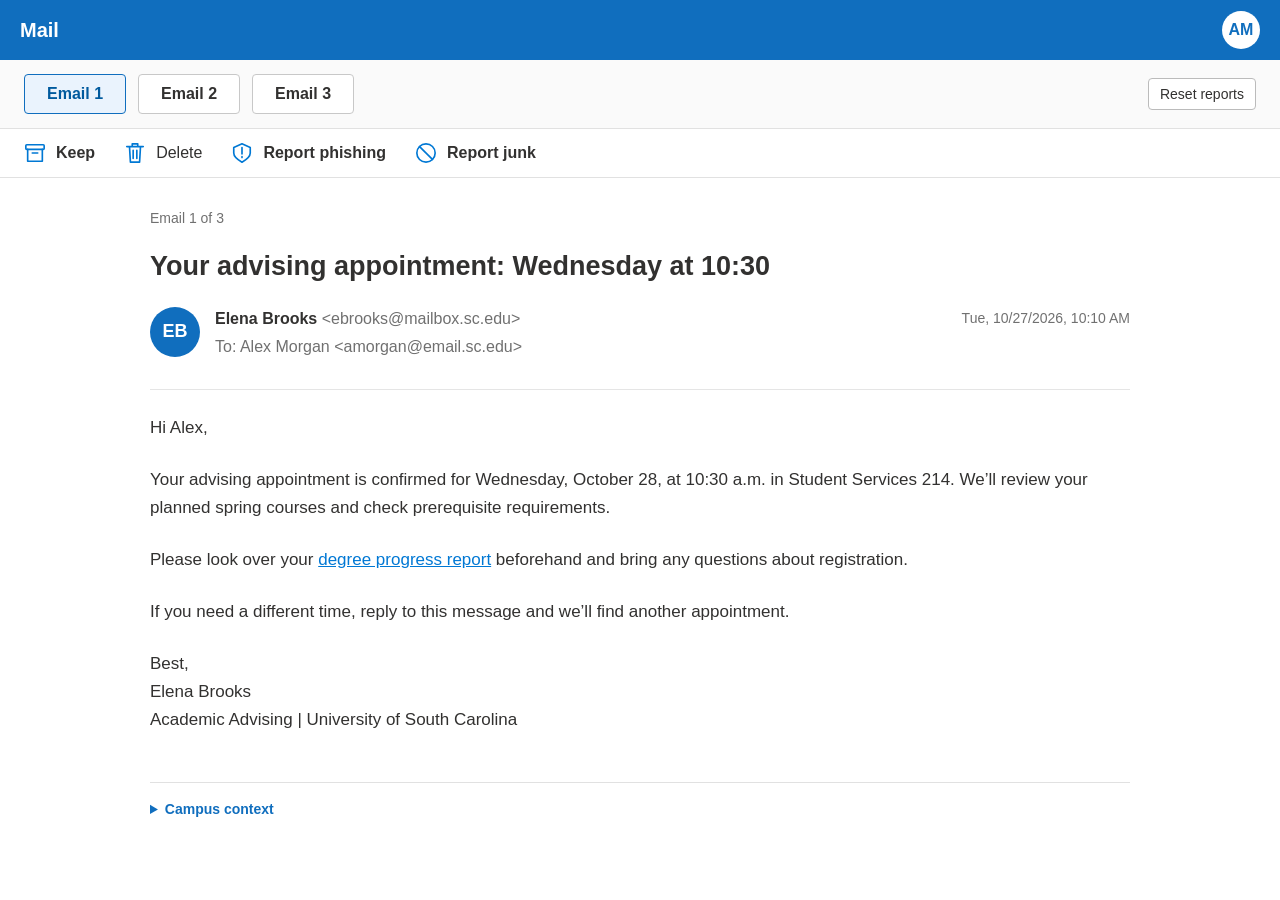
==== email-01.html @ 6fa3e7a5 "Add files via upload" ====
<!DOCTYPE html>
<html lang="en"><head><meta charset="UTF-8"><meta name="viewport" content="width=device-width, initial-scale=1.0"><meta name="description" content="A three-email fictional mail exercise."><title>Email 1 | Student Mail</title><link rel="stylesheet" href="styles.css"></head>
<body class="three-email-exercise">
<svg class="icon-definitions" xmlns="http://www.w3.org/2000/svg" aria-hidden="true"><defs>
  <symbol id="mail" viewBox="0 0 24 24"><rect x="2" y="5" width="20" height="15" rx="2"/><path d="m3 7 9 6 9-6"/></symbol>
  <symbol id="search-icon" viewBox="0 0 24 24"><circle cx="10" cy="10" r="7"/><path d="m15 15 6 6"/></symbol>
  <symbol id="delete" viewBox="0 0 24 24"><path d="M3 5h18M9 5V2h6v3M6 5l1 17h10l1-17M10 9v9M14 9v9"/></symbol>
  <symbol id="archive" viewBox="0 0 24 24"><path d="M4 8v13h16V8M9 12h6"/><rect x="2" y="3" width="20" height="5" rx="1"/></symbol>
  <symbol id="shield" viewBox="0 0 24 24"><path d="m12 2 9 4v6c0 5-9 10-9 10S3 17 3 12V6zM12 6v7M12 16v1"/></symbol>
  <symbol id="junk" viewBox="0 0 24 24"><circle cx="12" cy="12" r="10"/><path d="m5 5 14 14"/></symbol>
  <symbol id="sweep" viewBox="0 0 24 24"><path d="m14 2 8 8-8 8-8-8zM2 14l6-6M1 20l7-7M8 23l5-5"/></symbol>
  <symbol id="folder" viewBox="0 0 24 24"><path d="M2 5h8l2 3h10v13H2zM8 14h9m-3-3 3 3-3 3"/></symbol>
  <symbol id="reply" viewBox="0 0 24 24"><path d="m10 3-8 7 8 7M3 10h10c6 0 8 4 8 10"/></symbol>
  <symbol id="reply-all" viewBox="0 0 24 24"><path d="m8 3-7 7 7 7m6-14-7 7 7 7M8 10h6c5 0 8 4 8 10"/></symbol>
  <symbol id="forward" viewBox="0 0 24 24"><path d="m14 3 8 7-8 7M21 10H11c-6 0-8 4-8 10"/></symbol>
  <symbol id="tag" viewBox="0 0 24 24"><path d="M2 2h10l10 10-10 10L2 12z"/><circle cx="7" cy="7" r="1"/></symbol>
</defs></svg>
<header class="topbar"><span class="app-name">Mail</span><div class="profile" aria-label="Alex Morgan">AM</div></header>
<nav class="trial-navigation" aria-label="Choose an email">
<a href="email-01.html" data-email-number="1" aria-current="page">Email 1</a>
<a href="email-02.html" data-email-number="2">Email 2</a>
<a href="email-03.html" data-email-number="3">Email 3</a>
<button id="reset-reports" class="reset-reports" type="button">Reset reports</button>
</nav>
<nav class="toolbar" aria-label="Mail actions">
<button id="keep-email" type="button"><svg class="icon" aria-hidden="true"><use href="#archive"/></svg>Keep</button>
<button id="delete-email" type="button"><svg class="icon" aria-hidden="true"><use href="#delete"/></svg>Delete</button>
<button id="report-phishing" type="button"><svg class="icon" aria-hidden="true"><use href="#shield"/></svg>Report phishing</button>
<button id="report-junk" type="button"><svg class="icon" aria-hidden="true"><use href="#junk"/></svg>Report junk</button>
</nav>
<main class="study-layout">
<p id="mail-status" class="sr-only" role="status" aria-live="polite"></p>
<article class="reading-pane" aria-labelledby="email-subject">
<div class="reading-navigation"><span id="message-position"></span></div>
<div id="deleted-banner" class="delete-feedback" role="status" hidden><span>This email is in Deleted Items.</span><button id="restore-email" type="button">Restore to Inbox</button></div>
<div id="keep-banner" class="keep-banner" role="status" hidden><span>Kept in the Keep category.</span><button id="undo-keep" type="button">Undo keep</button></div>
<div id="report-banner" class="report-banner" role="status" hidden><span id="report-confirmation"></span><button id="undo-report" type="button">Undo report</button></div>
<h1 id="email-subject">Email 1</h1>
<header class="email-header" hidden><span class="avatar" aria-hidden="true"></span><div class="email-people"><p><strong></strong> <span class="muted email-address"></span></p><p class="muted recipients"></p></div><time></time></header>
<div class="email-body"><p>Loading email…</p></div>
<noscript>Enable JavaScript to read and categorize these fictional emails.</noscript>
</article>
<details class="workplace-context"><summary>Campus context</summary><p>You are Alex Morgan, a student at the University of South Carolina, enrolled in ITEC 101. The people and messages in this exercise are fictional.</p><p>Campus email formats used here are <strong>@email.sc.edu</strong> for students and <strong>@mailbox.sc.edu</strong> for faculty and staff. Your class uses <strong>blackboard.sc.edu</strong>; student services are available through <strong>my.sc.edu</strong>.</p><p>You have not subscribed to business promotional mailing lists or requested information about textbook rentals.</p></details>
</main><script src="mail.js" defer></script></body></html>
---- styles.css ----
/* Colors and sizing are centralized so this recreation is easy to customize. */
:root { --blue: #106ebe; --link: #0078d4; --selected: #eaf3fd; --border: #e1e1e1; --muted: #707070; --text: #323130; }
* { box-sizing: border-box; }
body { margin: 0; font-family: "Segoe UI", Arial, sans-serif; color: var(--text); background: #fff; font-size: 16px; }
button, input { font: inherit; }
button { color: inherit; cursor: pointer; }
button:focus-visible, input:focus-visible, a:focus-visible { outline: 2px solid var(--link); outline-offset: -3px; }
.icon-definitions { position: absolute; width: 0; height: 0; overflow: hidden; }
.icon { width: 22px; height: 22px; fill: none; stroke: currentColor; stroke-width: 1.8; stroke-linecap: round; stroke-linejoin: round; flex-shrink: 0; }
.sr-only { position: absolute; width: 1px; height: 1px; overflow: hidden; clip-path: inset(50%); white-space: nowrap; }
.topbar { height: 60px; display: flex; align-items: center; justify-content: space-between; gap: 24px; padding: 0 20px; background: var(--blue); color: #fff; }
.app-name { font-size: 20px; font-weight: 600; }
.search-box { display: flex; align-items: center; gap: 14px; background: #ffffff2e; border-radius: 7px; width: 43%; padding: 0 16px; height: 40px; }
.search-box input { width: 100%; min-width: 0; border: 0; background: transparent; color: #fff; outline-offset: 3px; }
.search-box input::placeholder { color: #f1f6fc; opacity: 1; }
.profile { border-radius: 50%; width: 38px; height: 38px; background: #fff; color: var(--blue); display: grid; place-items: center; font-weight: 600; }
.toolbar { height: 39px; display: flex; align-items: stretch; gap: 5px; padding: 0 15px; border-bottom: 1px solid var(--border); overflow-x: auto; white-space: nowrap; }
.toolbar button { display: flex; align-items: center; gap: 10px; border: 0; background: transparent; padding: 0 12px; flex-shrink: 0; }
.toolbar button:hover { background: #f0f0f0; }
.toolbar .icon { color: var(--link); }
.toolbar .new-mail { background: var(--blue); color: #fff; font-weight: 600; padding-inline: 18px; margin-right: 20px; }
.toolbar .new-mail .icon { color: #fff; }
.toolbar .new-mail:hover { background: #005a9e; }
.mail-layout { display: grid; grid-template-columns: 18.5% 28.5% minmax(0, 1fr); height: calc(100dvh - 99px); }
.folders { padding: 15px 10px; background: #fafafa; border-right: 1px solid var(--border); overflow-y: auto; }
ul { list-style: none; padding: 0; margin: 0; }
.folder { width: 100%; display: flex; align-items: center; justify-content: space-between; min-height: 48px; padding: 10px 15px; background: transparent; border: 0; border-radius: 5px; text-align: left; }
.folder:hover { background: #eee; }
.folder.active { background: var(--selected); color: #006fc9; font-weight: 600; }
.folders h2 { font-size: 14px; text-transform: uppercase; color: #666; margin: 20px 15px 10px; font-weight: 600; }
.inbox { min-width: 0; border-right: 1px solid var(--border); overflow-y: auto; }
.inbox-heading { height: 61px; display: flex; justify-content: space-between; align-items: center; padding: 0 20px; border-bottom: 1px solid var(--border); }
.inbox-heading h1 { margin: 0; font-size: 22px; font-weight: 600; }
.inbox-heading button { border: 0; background: none; color: #666; padding: 8px 0 8px 12px; }
.message { min-height: 101px; display: flex; gap: 15px; padding: 16px 20px 15px 24px; border-bottom: 1px solid #ebebeb; }
.message.selected { background: var(--selected); border-left: 3px solid var(--blue); padding-left: 21px; }
.avatar { width: 45px; height: 45px; display: grid; place-items: center; border-radius: 50%; font-weight: 600; color: #fff; flex-shrink: 0; }
.blue { background: #106ebe; } .amber { background: #914c00; } .green { background: #28734f; } .purple { background: #7041a6; } .red { background: #af242d; }
.message-info { min-width: 0; flex: 1; }
.message-top { display: flex; align-items: baseline; justify-content: space-between; gap: 10px; margin: 0 0 3px; }
.sender { overflow: hidden; text-overflow: ellipsis; white-space: nowrap; }
time, .message-time { font-size: 14px; color: var(--muted); white-space: nowrap; }
.message p { margin: 0; white-space: nowrap; overflow: hidden; text-overflow: ellipsis; line-height: 1.5; }
.message .preview { color: var(--muted); }
.unread .sender, .unread .subject { font-weight: 600; }
.reading-pane { min-width: 0; padding: 33px 40px 24px; overflow-y: auto; }
.reading-pane > h2 { font-size: 27px; font-weight: 600; line-height: 1.25; margin: 0 0 23px; }
.email-header { display: flex; align-items: flex-start; gap: 15px; padding-bottom: 24px; border-bottom: 1px solid #e5e5e5; }
.email-header .avatar { width: 50px; height: 50px; font-size: 18px; }
.email-people { flex: 1; min-width: 0; }
.email-people p { margin: 1px 0 6px; line-height: 1.4; }
.email-address { overflow-wrap: anywhere; }
.email-header time { padding-top: 3px; }
.muted { color: var(--muted); }
.email-body { font-size: 17px; line-height: 1.65; }
.email-body p { margin: 24px 0 18px; }
.email-body ol { padding-left: 27px; margin: 18px 0; }
.email-body li { padding-left: 1px; margin-bottom: 5px; }
a { color: var(--link); }
.attachment { display: flex; align-items: center; gap: 15px; border: 1px solid #ddd; border-radius: 7px; width: min(465px, 100%); padding: 13px 18px; margin-top: 30px; line-height: 1.4; }
.doc-icon { background: #185abd; border-radius: 4px; width: 40px; height: 40px; display: grid; place-items: center; color: #fff; font-size: 14px; font-weight: 700; flex-shrink: 0; }
.attachment strong { font-size: 16px; overflow-wrap: anywhere; }
.file-size { display: block; font-size: 14px; }
.venue-details { display: none; }
.venue-details:target { display: block; margin-top: 25px; padding: 15px; background: var(--selected); border-radius: 6px; }
.venue-details h3, .venue-details p { margin: 0 0 8px; }
@media (min-width: 1800px) { body { font-size: 21px; } .topbar { height: 77px; } .toolbar { height: 47px; } .mail-layout { height: calc(100dvh - 124px); } .search-box { height: 51px; } .app-name { font-size: 24px; } .profile { width: 48px; height: 48px; } .folder { min-height: 61px; } .folders h2 { font-size: 18px; } .inbox-heading { height: 78px; } .inbox-heading h1 { font-size: 28px; } .message { min-height: 128px; padding: 20px 26px 18px 30px; gap: 20px; } .message.selected { padding-left: 27px; } .avatar { width: 58px; height: 58px; } time, .message-time { font-size: 19px; } .reading-pane { padding: 42px 50px 26px; } .reading-pane > h2 { font-size: 34px; margin-bottom: 28px; } .email-header .avatar { width: 64px; height: 64px; font-size: 22px; } .email-header { gap: 20px; padding-bottom: 29px; } .email-body { font-size: 22px; } .email-body p { margin: 30px 0 22px; } .attachment { width: 590px; padding: 17px 22px; margin-top: 38px; } .attachment strong { font-size: 20px; } .file-size { font-size: 18px; } .doc-icon { width: 51px; height: 51px; font-size: 17px; } }
@media (max-width: 1200px) { .mail-layout { grid-template-columns: 170px 310px minmax(0,1fr); } .reading-pane { padding: 25px; } .email-header { flex-wrap: wrap; } .email-header time { margin-left: 65px; } .email-body { font-size: 16px; } }
@media (max-width: 850px) { .mail-layout { grid-template-columns: 260px minmax(0,1fr); } .folders { display: none; } .message { padding-inline: 14px; gap: 10px; } .message.selected { padding-left: 11px; } .message .avatar { width: 34px; height: 34px; font-size: 13px; } .message-top { flex-wrap: wrap; gap: 0 8px; } .reading-pane > h2 { font-size: 24px; } .search-box { width: 60%; } }
@media (max-width: 600px) { .topbar { padding-inline: 14px; gap: 14px; } .app-name { font-size: 18px; } .search-box { flex: 1; padding-inline: 10px; gap: 8px; } .profile { width: 32px; height: 32px; font-size: 13px; flex-shrink: 0; } .toolbar { padding-inline: 0; } .toolbar .new-mail { margin-right: 5px; } .mail-layout { display: block; height: auto; } .inbox { border-right: 0; } .inbox-heading { height: 52px; } .message-list { display: flex; overflow-x: auto; border-bottom: 1px solid var(--border); } .message { min-width: 270px; width: 270px; min-height: 107px; border-bottom: 0; border-right: 1px solid var(--border); } .reading-pane { padding: 25px 20px; } .email-header { gap: 10px; } .email-header .avatar { width: 40px; height: 40px; font-size: 15px; } .email-header time { margin-left: 50px; font-size: 13px; } .email-people { font-size: 14px; } .email-address { display: block; } }

/* Interactive sample inbox */
.message-button { width: 100%; border-top: 0; border-right: 0; border-left: 0; background: #fff; text-align: left; font: inherit; }
.message-button:hover { background: #f4f7fb; }
.message-button.selected { background: var(--selected); border-left: 3px solid var(--blue); }
.message-info, .message-button .subject, .message-button .preview { display: block; }
.message-button .subject, .message-button .preview { white-space: nowrap; overflow: hidden; text-overflow: ellipsis; line-height: 1.5; }
.message-button .preview { color: var(--muted); }
.reading-navigation { display: flex; justify-content: space-between; align-items: center; gap: 12px; margin-bottom: 22px; color: var(--muted); font-size: 14px; }
.reading-navigation > div { display: flex; gap: 8px; }
.reading-navigation button { background: #fff; border: 1px solid var(--border); border-radius: 4px; padding: 7px 10px; color: var(--text); }
.reading-navigation button:hover:enabled { background: var(--selected); }
button:disabled { cursor: default; opacity: .48; }
.toolbar button:disabled:hover { background: transparent; }
.toolbar .new-mail:disabled:hover { background: var(--blue); }
.inbox-heading button[aria-pressed="true"] { color: var(--blue); font-weight: 600; }
.empty-list { padding: 25px; line-height: 1.6; color: var(--muted); }
.email-body .body-list { list-style: disc; padding-left: 26px; }
.email-table { border-collapse: collapse; width: 100%; max-width: 500px; margin-block: 20px; }
.email-table th, .email-table td { border-bottom: 1px solid var(--border); padding: 10px; text-align: left; }
.email-table th { font-weight: 600; }
.draft-note { padding: 12px; background: #fff6dd; border-radius: 4px; }
[hidden] { display: none !important; }
@media (max-width: 600px) { .message-list > li { flex-shrink: 0; } .reading-navigation { font-size: 12px; } .inbox-heading h1 { font-size: 20px; } }

/* Reporting exercise */
#report-phishing { order: -2; }
#report-junk { order: -1; }
.toolbar button#report-phishing, .toolbar button#report-junk { font-weight: 600; }
.report-banner { display: flex; align-items: center; justify-content: space-between; gap: 12px; padding: 14px 16px; margin-bottom: 22px; border: 1px solid #acd4b9; border-left: 4px solid #247043; background: #edf8f0; color: #225937; border-radius: 5px; font-size: 15px; }
.report-banner button, .reset-reports { padding: 7px 11px; background: #fff; color: var(--text); border: 1px solid #bbb; border-radius: 4px; font: inherit; }
.report-banner button { white-space: nowrap; }
.report-badge { display: block; width: fit-content; margin-top: 7px; padding: 2px 7px; border-radius: 4px; background: #e2f1e7; color: #225937; font-size: 12px; font-weight: 600; }
.exercise-note { margin: 20px 15px; font-size: 14px; line-height: 1.6; color: #666; }
.reset-reports { margin: 0 15px; font-size: 14px; }
@media (max-width: 850px) {
  .mail-layout { height: auto; }
  .folders { display: block; grid-column: 1 / -1; padding: 10px; border-bottom: 1px solid var(--border); }
  .folders nav ul { display: flex; overflow-x: auto; gap: 6px; }
  .folders nav li { flex-shrink: 0; }
  .folders .folder { gap: 12px; min-height: 40px; }
  .exercise-note { display: none; }
  #report-summary { display: inline-block; margin: 8px; font-size: 12px; }
  .reset-reports { margin: 5px; font-size: 12px; }
  .reading-pane, .inbox { max-height: calc(100dvh - 220px); }
}
@media (max-width: 600px) {
  .reading-pane, .inbox { max-height: none; }
  .message { min-height: 135px; }
  .report-banner { flex-wrap: wrap; font-size: 14px; }
}
.workplace-context { margin: 18px 15px; font-size: 14px; line-height: 1.5; color: #555; }
.workplace-context summary { cursor: pointer; color: var(--blue); font-weight: 600; }
.workplace-context strong { overflow-wrap: anywhere; }
@media (max-width: 850px) { .workplace-context { margin: 8px; font-size: 13px; } }

#delete-email { order: -1; }
.delete-feedback { display: flex; align-items: center; justify-content: space-between; gap: 12px; margin-bottom: 18px; padding: 14px 16px; border: 1px solid #b9cde4; border-left: 4px solid var(--blue); border-radius: 5px; background: #eef5fc; color: #234c77; font-size: 15px; }
.delete-feedback span { overflow-wrap: anywhere; }
.delete-feedback button { padding: 7px 11px; border: 1px solid #a4b8ce; border-radius: 4px; background: white; color: var(--text); white-space: nowrap; }
@media (max-width: 600px) { .delete-feedback { flex-wrap: wrap; font-size: 14px; } }

.email-image { display: block; width: 100%; max-width: 600px; aspect-ratio: 2.5 / 1; height: auto; object-fit: cover; border-radius: 5px; margin: 24px 0; background: #f2f2f2; }
@media (max-width: 600px) { .email-image { aspect-ratio: 2 / 1; margin: 18px 0; } }

#keep-email { order: -3; font-weight: 600; }
.keep-banner { display: flex; align-items: center; justify-content: space-between; gap: 12px; margin-bottom: 18px; padding: 14px 16px; border: 1px solid #c1cddd; border-left: 4px solid #45688b; border-radius: 5px; background: #f1f5fa; color: #2b4a68; font-size: 15px; }
.keep-banner button { padding: 7px 11px; border: 1px solid #a4b8ce; border-radius: 4px; background: #fff; color: var(--text); white-space: nowrap; }
.keep-badge { background: #e6edf7; color: #2b4a68; }
@media (max-width: 600px) { .keep-banner { flex-wrap: wrap; font-size: 14px; } }
/* Email rows are real hyperlinks with the original inbox appearance. */
a.message-button { color: inherit; text-decoration: none; cursor: pointer; }

/* Fictional message-specific formatting; difficulty never appears in the inbox. */
.message-card { max-width: 640px; margin: 24px 0; border: 1px solid #dedede; background: #fff; }
.message-brand { padding: 22px 24px; font-weight: 700; letter-spacing: .035em; line-height: 1.4; }
.message-brand span { display: block; margin-top: 5px; font-weight: 400; font-size: .8em; letter-spacing: 0; }
.garnet-brand { background: #73000a; color: #fff; }
.neutral-brand { background: #f2f5f8; color: #24425a; border-bottom: 3px solid #48677d; }
.pizza-brand { background: #873518; color: #fff; }
.newsletter-brand { background: #f1f2ee; color: #354a3d; border-bottom: 1px solid #d9ded8; }
.message-card-content { padding: 0 24px 5px; }
.email-body .message-eyebrow { font-size: .73em; font-weight: 600; letter-spacing: .07em; color: #656565; margin-top: 23px; }
.email-body .message-reference { font-size: .8em; line-height: 1.6; color: #606060; }
.message-footer { padding: 16px 24px; background: #f7f7f7; border-top: 1px solid #e5e5e5; color: #606060; font-size: .75em; line-height: 1.65; }
.email-body a.message-cta { display: inline-block; padding: 11px 18px; background: #106ebe; color: white; border-radius: 3px; text-decoration: none; font-weight: 600; }
.email-body .promotion-image { margin: 0; max-width: 100%; border-radius: 0; }
.promotion-headline { font-size: 1.5em; line-height: 1.25; margin: 16px 0; }
.email-body .newsletter-checklist { list-style: decimal; }
@media (max-width: 600px) { .message-brand, .message-card-content, .message-footer { padding-inline: 16px; } }

/* Three-email study: one message pane, with neutral numbered navigation. */
.three-email-exercise .trial-navigation { display: flex; align-items: center; flex-wrap: wrap; gap: 12px; padding: 14px 24px; border-bottom: 1px solid var(--border); background: #fafafa; }
.trial-navigation a { display: inline-block; padding: 10px 22px; border: 1px solid #c8c8c8; border-radius: 4px; background: #fff; color: #323130; text-decoration: none; font-weight: 600; }
.trial-navigation a:hover { background: #f0f5fb; }
.trial-navigation a[aria-current="page"] { color: #005a9e; background: var(--selected); border-color: var(--blue); }
.trial-navigation .reset-reports { margin: 0 0 0 auto; }
.three-email-exercise .toolbar { min-height: 48px; height: auto; padding: 0 12px; }
.three-email-exercise .toolbar button { min-height: 48px; order: 0 !important; }
.three-email-exercise .study-layout { display: block; }
.three-email-exercise .reading-pane { width: 100%; max-width: 1060px; padding: 30px 40px; margin: 0 auto; max-height: none; overflow: visible; }
.three-email-exercise .reading-pane > h1 { font-size: 27px; line-height: 1.25; font-weight: 600; margin: 0 0 23px; }
.three-email-exercise .reading-navigation { min-height: 20px; }
.three-email-exercise .workplace-context { max-width: 980px; margin: 0 auto 24px; padding: 16px 0; border-top: 1px solid var(--border); }
@media (max-width: 600px) {
 .three-email-exercise .trial-navigation { padding: 12px; gap: 8px; }
 .trial-navigation a { padding: 10px 16px; }
 .trial-navigation .reset-reports { margin-left: 0; }
 .three-email-exercise .reading-pane { padding: 24px 20px; }
 .three-email-exercise .workplace-context { margin-inline: 20px; }
}
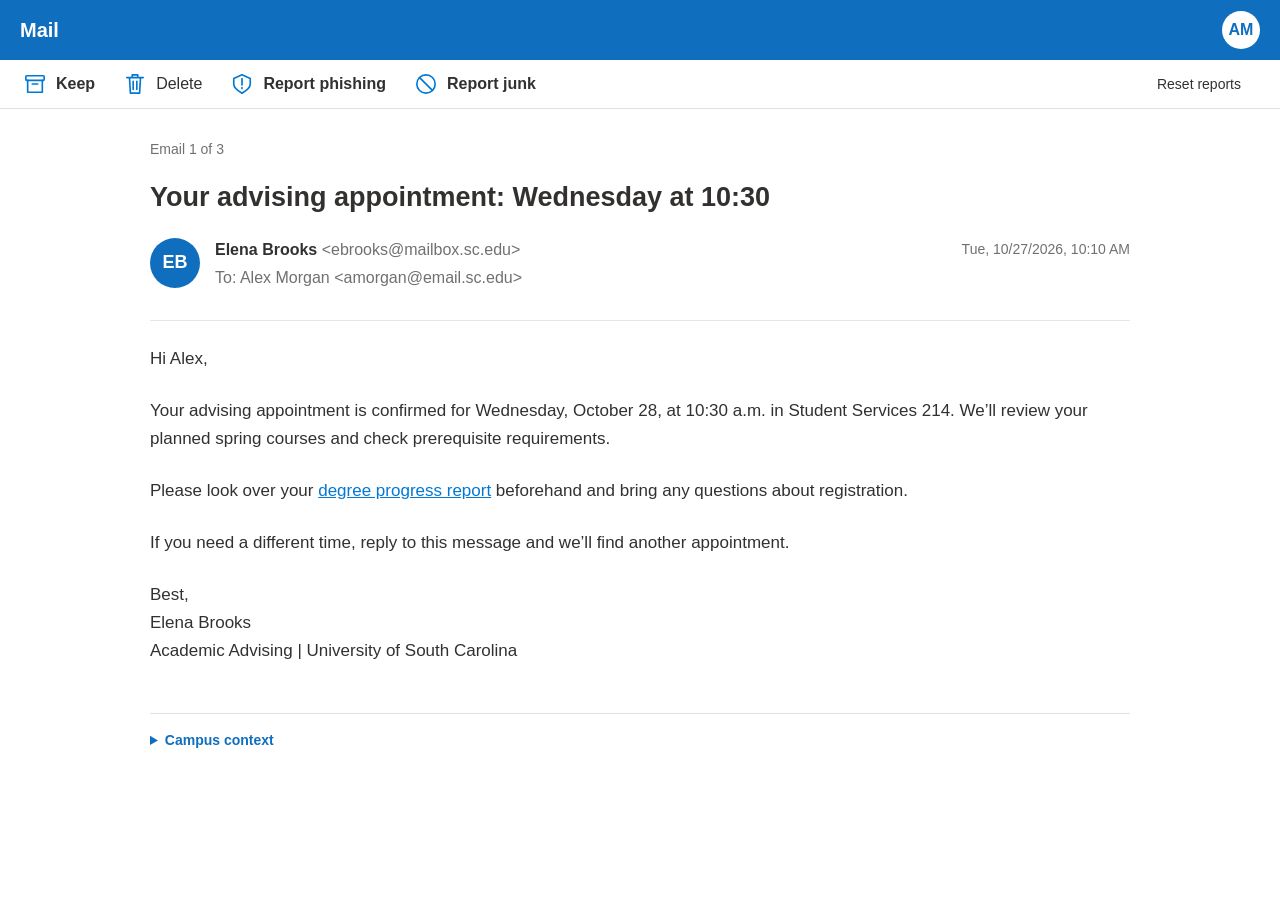
==== commit 8ed74a55: "Add files via upload" ====
--- a/email-01.html
+++ b/email-01.html
@@ -16,17 +16,12 @@
   <symbol id="tag" viewBox="0 0 24 24"><path d="M2 2h10l10 10-10 10L2 12z"/><circle cx="7" cy="7" r="1"/></symbol>
 </defs></svg>
 <header class="topbar"><span class="app-name">Mail</span><div class="profile" aria-label="Alex Morgan">AM</div></header>
-<nav class="trial-navigation" aria-label="Choose an email">
-<a href="email-01.html" data-email-number="1" aria-current="page">Email 1</a>
-<a href="email-02.html" data-email-number="2">Email 2</a>
-<a href="email-03.html" data-email-number="3">Email 3</a>
-<button id="reset-reports" class="reset-reports" type="button">Reset reports</button>
-</nav>
 <nav class="toolbar" aria-label="Mail actions">
 <button id="keep-email" type="button"><svg class="icon" aria-hidden="true"><use href="#archive"/></svg>Keep</button>
 <button id="delete-email" type="button"><svg class="icon" aria-hidden="true"><use href="#delete"/></svg>Delete</button>
 <button id="report-phishing" type="button"><svg class="icon" aria-hidden="true"><use href="#shield"/></svg>Report phishing</button>
 <button id="report-junk" type="button"><svg class="icon" aria-hidden="true"><use href="#junk"/></svg>Report junk</button>
+<button id="reset-reports" class="reset-reports" type="button">Reset reports</button>
 </nav>
 <main class="study-layout">
 <p id="mail-status" class="sr-only" role="status" aria-live="polite"></p>
--- a/styles.css
+++ b/styles.css
@@ -179,3 +179,6 @@
  .three-email-exercise .reading-pane { padding: 24px 20px; }
  .three-email-exercise .workplace-context { margin-inline: 20px; }
 }
+
+/* Direct-link study: reporting controls remain without message navigation. */
+.three-email-exercise .toolbar .reset-reports { margin-left: auto; flex-shrink: 0; font-size: 14px; }
